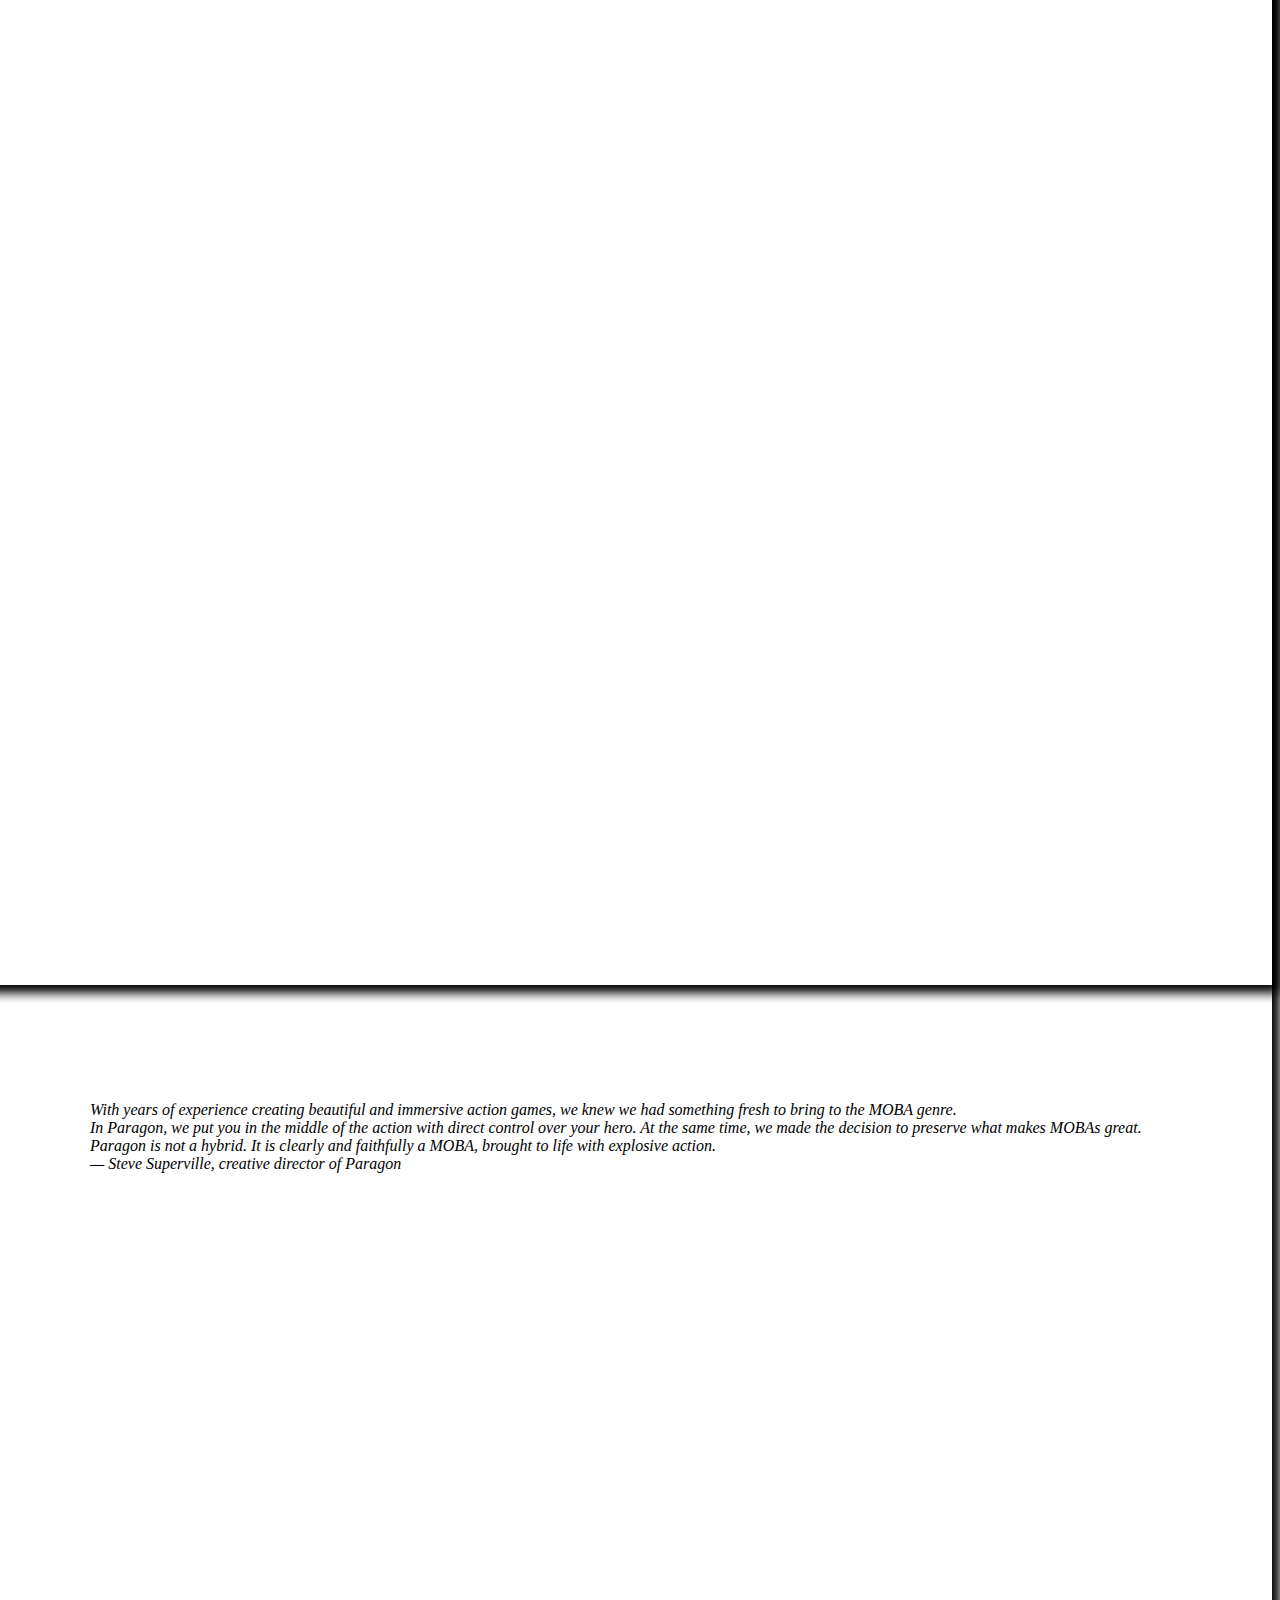
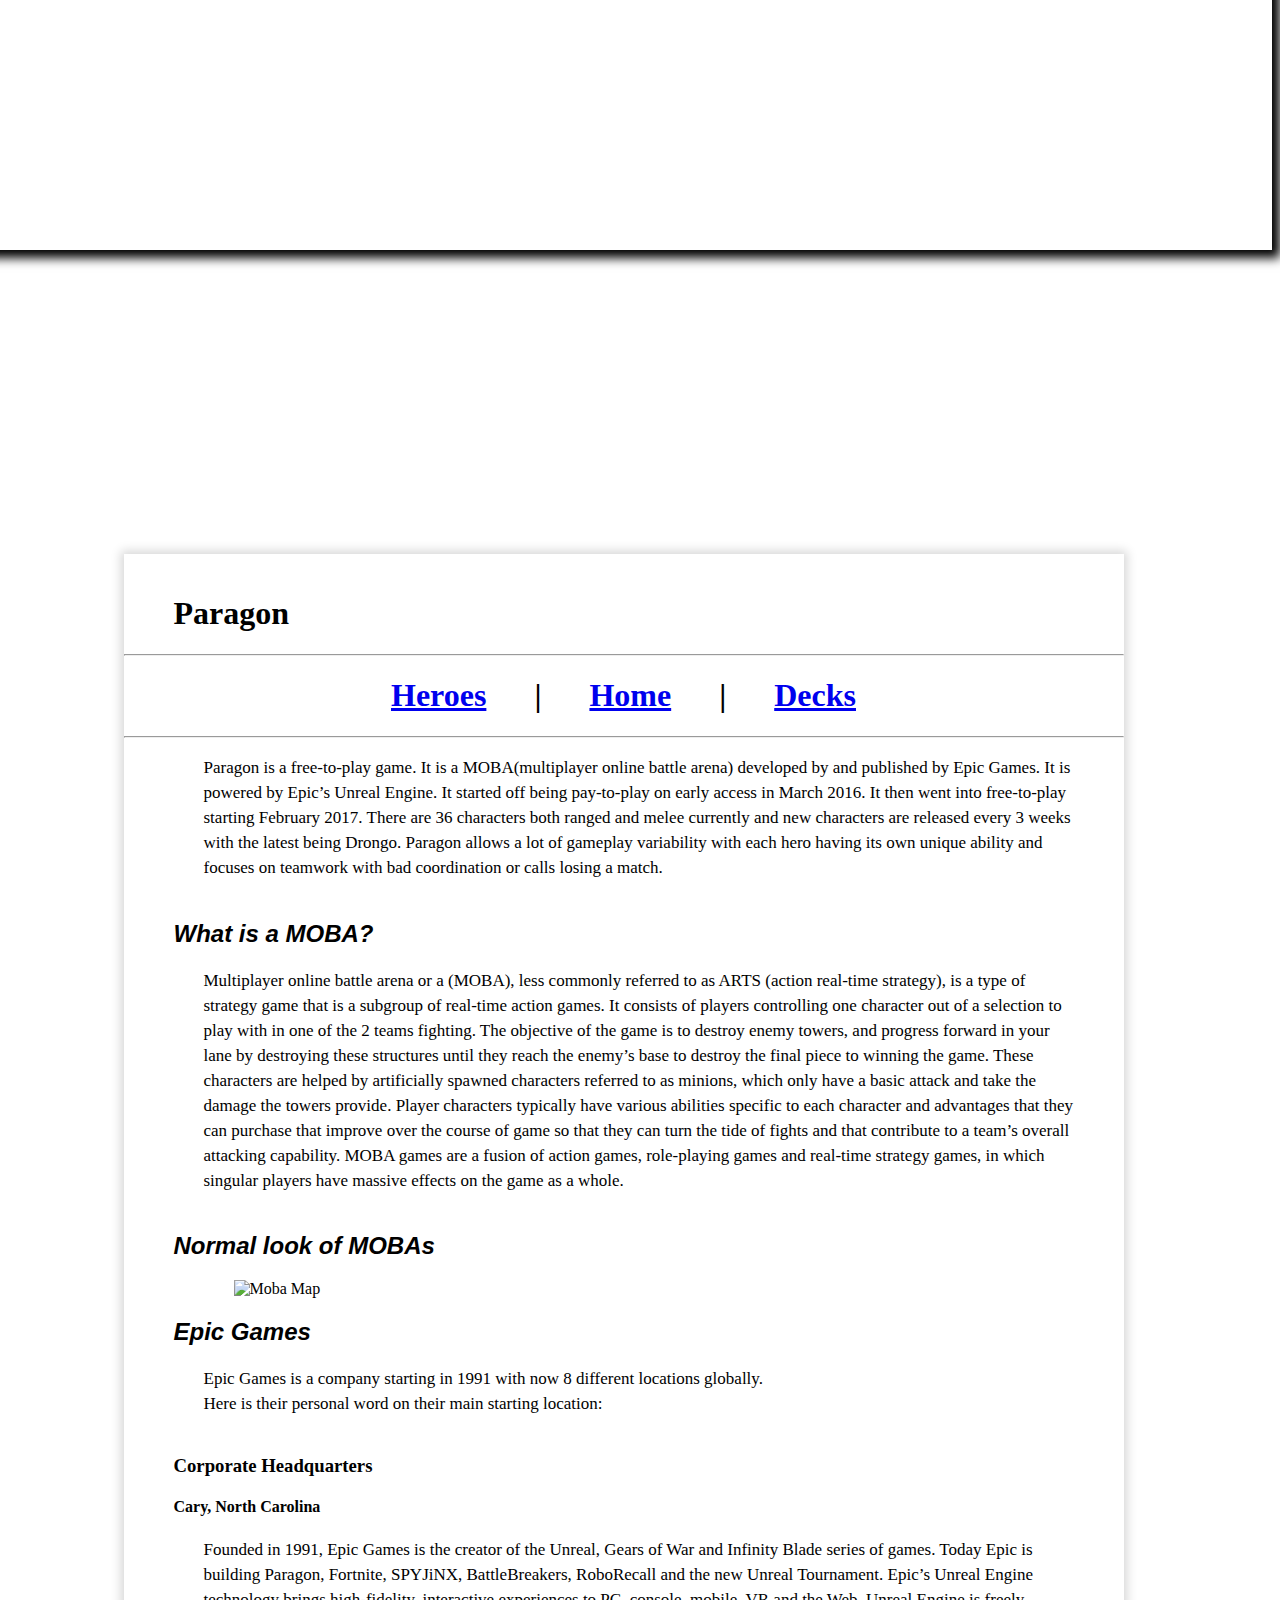
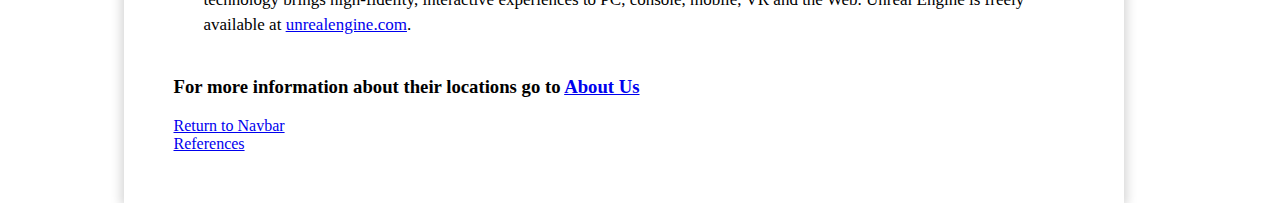
==== index.html @ 9f81cb43 "Add files via upload" ====
<!doctype html>
<html>
	<head>
		<meta charset="UTF-8">
		<link href="wp.css" rel="stylesheet" type="text/css">
		<title>Paragon</title>
	</head>
	<body>
		<div id="transition">
		<div id="full">
		</div>
		<blockquote class="spc"> With years of experience creating beautiful and immersive action games&#44; we knew we had something fresh to bring to the MOBA genre&#46;
		<br>In Paragon&#44; we put you in the middle of the action with direct control over your hero&#46; At the same time&#44; we made the decision to preserve what makes MOBAs great&#46;
		<br>Paragon is not a hybrid&#46; It is clearly and faithfully a MOBA&#44; brought to life with explosive action&#46;
		<br>— Steve Superville&#44; creative director of Paragon
		</blockquote>
		<!--this is just for the looks-->
		<p class="spacing">
		</p>
		</div>
		<p class="srtspacing">
		</p>
		<div id="wp">
		<h1>Paragon</h1>
		<hr>
		<header id="tp">
		<h1>
		<a href="heros.html">Heroes</a>
		&#124;
		<a href="index&#46;html">Home</a>
		&#124;
		<a href="deckbuilding&#46;html">Decks</a>
		</h1>
		</header>
		<hr>
		<p>Paragon is a free-to-play game&#46; It is a MOBA(multiplayer online battle arena) developed by and published by Epic Games&#46;
		It is powered by Epic’s Unreal Engine&#46; It started off being pay-to-play on early access in March 2016&#46;
		It then went into free-to-play starting February 2017&#46; There are 36 characters both ranged and melee currently 
		and new characters are released every 3 weeks with the latest being Drongo&#46; Paragon allows a lot of gameplay variability 
		with each hero having its own unique ability and focuses on teamwork with bad coordination or calls losing a match&#46;
		</p>
		<h2> What is a MOBA?</h2>
		<p>Multiplayer online battle arena or a (MOBA)&#44; less commonly referred to as ARTS (action real&#45;time strategy)&#44; 
		is a type of strategy game that is a subgroup of real&#45;time action games&#46; It consists of players controlling one character 
		out of a selection to play with in one of the 2 teams fighting&#46; The objective of the game is to destroy enemy towers&#44; and 
		progress forward in your lane by destroying these structures until they reach the enemy’s base to destroy the final piece 
		to winning the game&#46; These characters are helped by artificially spawned characters referred to as minions&#44; which only have 
		a basic attack and take the damage the towers provide&#46; Player characters typically have various abilities specific to each 
		character and advantages that they can purchase that improve over the course of game so that they can turn the tide of fights 
		and that contribute to a team&#8217;s overall attacking capability&#46; MOBA games are a fusion of action games&#44; role-playing games and 
		real-time strategy games&#44; in which singular players have massive effects on the game as a whole&#46;
		</p>
		<h2>Normal look of MOBAs</h2>
		<img src="Images/mbamp.jpg"  alt="Moba Map" width="780">
		<h2>Epic Games</h2>
		<p>Epic Games is a company starting in 1991 with now 8 different locations globally&#46;
		<br>Here is their personal word on their main starting location&colon;
		</p>
		<h3>Corporate Headquarters</h3>
		<h4>Cary&#44; North Carolina</h4>
		<p>Founded in 1991&#44; Epic Games is the creator of the Unreal&#44; Gears of War and Infinity Blade series of games&#46;
		Today Epic is building Paragon&#44; Fortnite&#44; SPYJiNX&#44; BattleBreakers&#44; RoboRecall&nbsp;and the new Unreal Tournament&#46;
		Epic&#8217;s Unreal Engine technology brings high-fidelity&#44; interactive experiences to PC&#44; console&#44; mobile&#44; VR and the Web&#46;
		Unreal Engine is freely available at <a href="https://unrealengine&#46;com/">unrealengine&#46;com</a>&#46;</p> 
		<h3>For more information about their locations go to <a href="https://www&#46;epicgames&#46;com/about">About Us</a></h3>
		<a href="#tp">Return to Navbar</a>
		<br>
		<a href="ref.html">References</a>
		</div>
		<!-- Make a new page for every other section-->
	</body>
		
</html>
---- wp.css ----
hr
{
	margin-left:-50px;
	margin-right:-50px;
	
}
header
{
	text-align:center;
	padding-left:32px;
	padding-right:32px;
	word-spacing:40px;
}


 .p 
{
	 display:inline;
	 padding-left:10px;
}

li 
{
    list-style-type: none;
    margin: 0;
	padding-bottom: 20px;
}

#foot
{
	background-color:black;
	
}
#full
{
	box-shadow: 0px 0px 10px 8px;
	margin-left: -10px;
	margin-top: -15px;
	background-size:cover;
	background-image: url("Images/Pg1.jpg");
	padding-bottom:1000px;
}
blockquote 
{
	font-style:italic;
}
p 
{
	padding-bottom:20px;
	line-height:25px;
	padding-left:30px;
	font-size:17px;
}
h2 
{
	font-style:italic;
	font-family:"Helvetica", Helvetica, serif;
}

#transition 
{
	background-image:url("Images/backgroundintro.png");
	background-attachment:fixed;
	box-shadow: 0px 0px 10px 8px;
	margin-left: -25px;
	margin-top: -15px;
	background-repeat:no-repeat;
	background-size:cover;
}
.spacing 
{
	padding-bottom:660px;
}
.srtspacing 
{
	padding:250px;
}
.spc 
{
	padding-top:100px;
	padding-left:100px;
	text-shadow:1px 1px 10px #FFFFFF, 1px 1px 5px #FFFFFF;
}
img 
{
	display:block;
	margin:0 auto;
}
#wp 
{ /* All content should be in the wrapper other than quotes*/
	box-shadow: 0px 0px 10px 3px #d6d6d6;
	position: relative;
	background-color:white;
	width: 900px;
	left:50%;
	min-height: 100%;
	top: 70px;
	margin-left: -500px;
	margin-top: -300px;
	margin-bottom: -200px;
	padding: 50px;
	padding-top: 20px;
}
#wl 
{ /* All content should be in the wrapper other than quotes*/
	box-shadow: 0px 0px 10px 3px #d6d6d6;
	position: relative;
	background-color:white;
	width: 900px;
	left:50%;
	min-height: 100%;
	top: 70px;
	margin-left: -500px;
	margin-bottom: -200px;
	padding: 50px;
	padding-top: 20px;
}
body 
{
	background-image: url("Images/Paragon_ShadowsEve.jpg");
	background-attachment:fixed;
	background-repeat:no-repeat;
	margin-left: -25px;
	margin-top: -15px;
	background-size:cover;
}
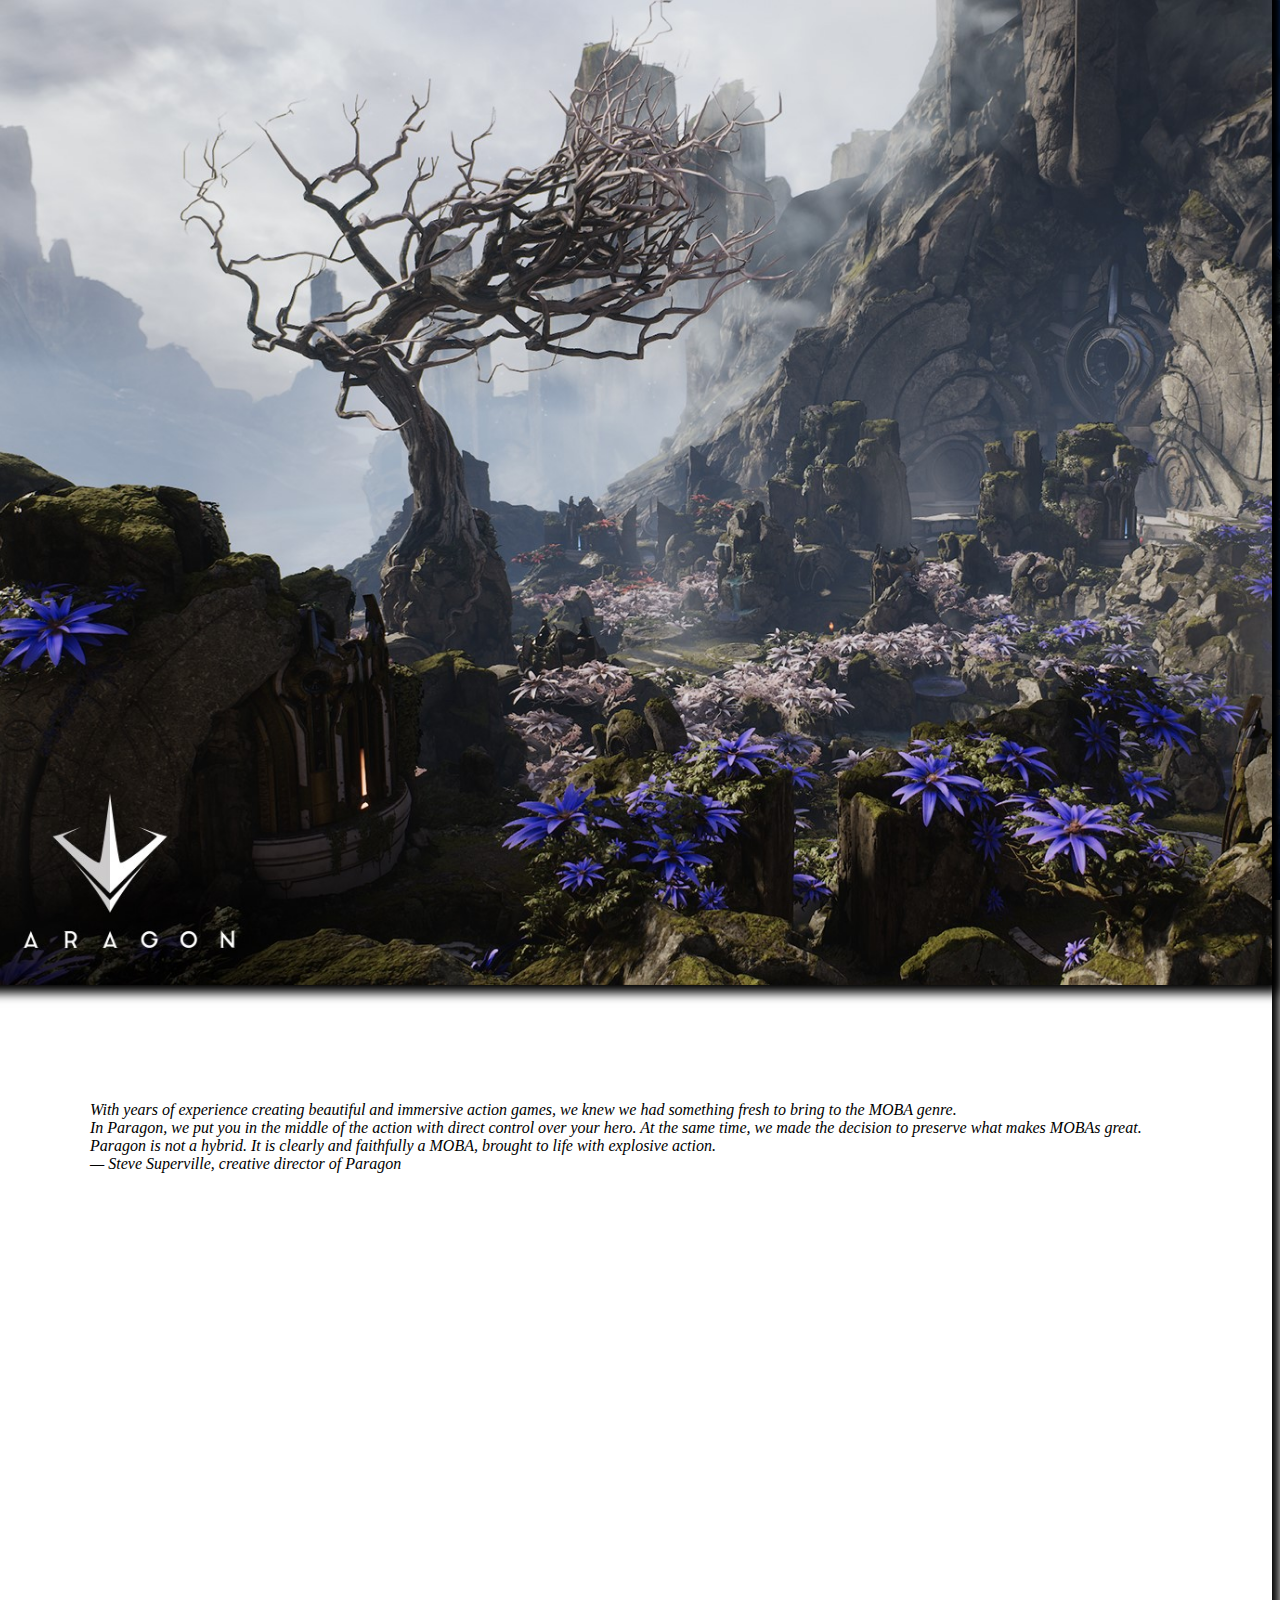
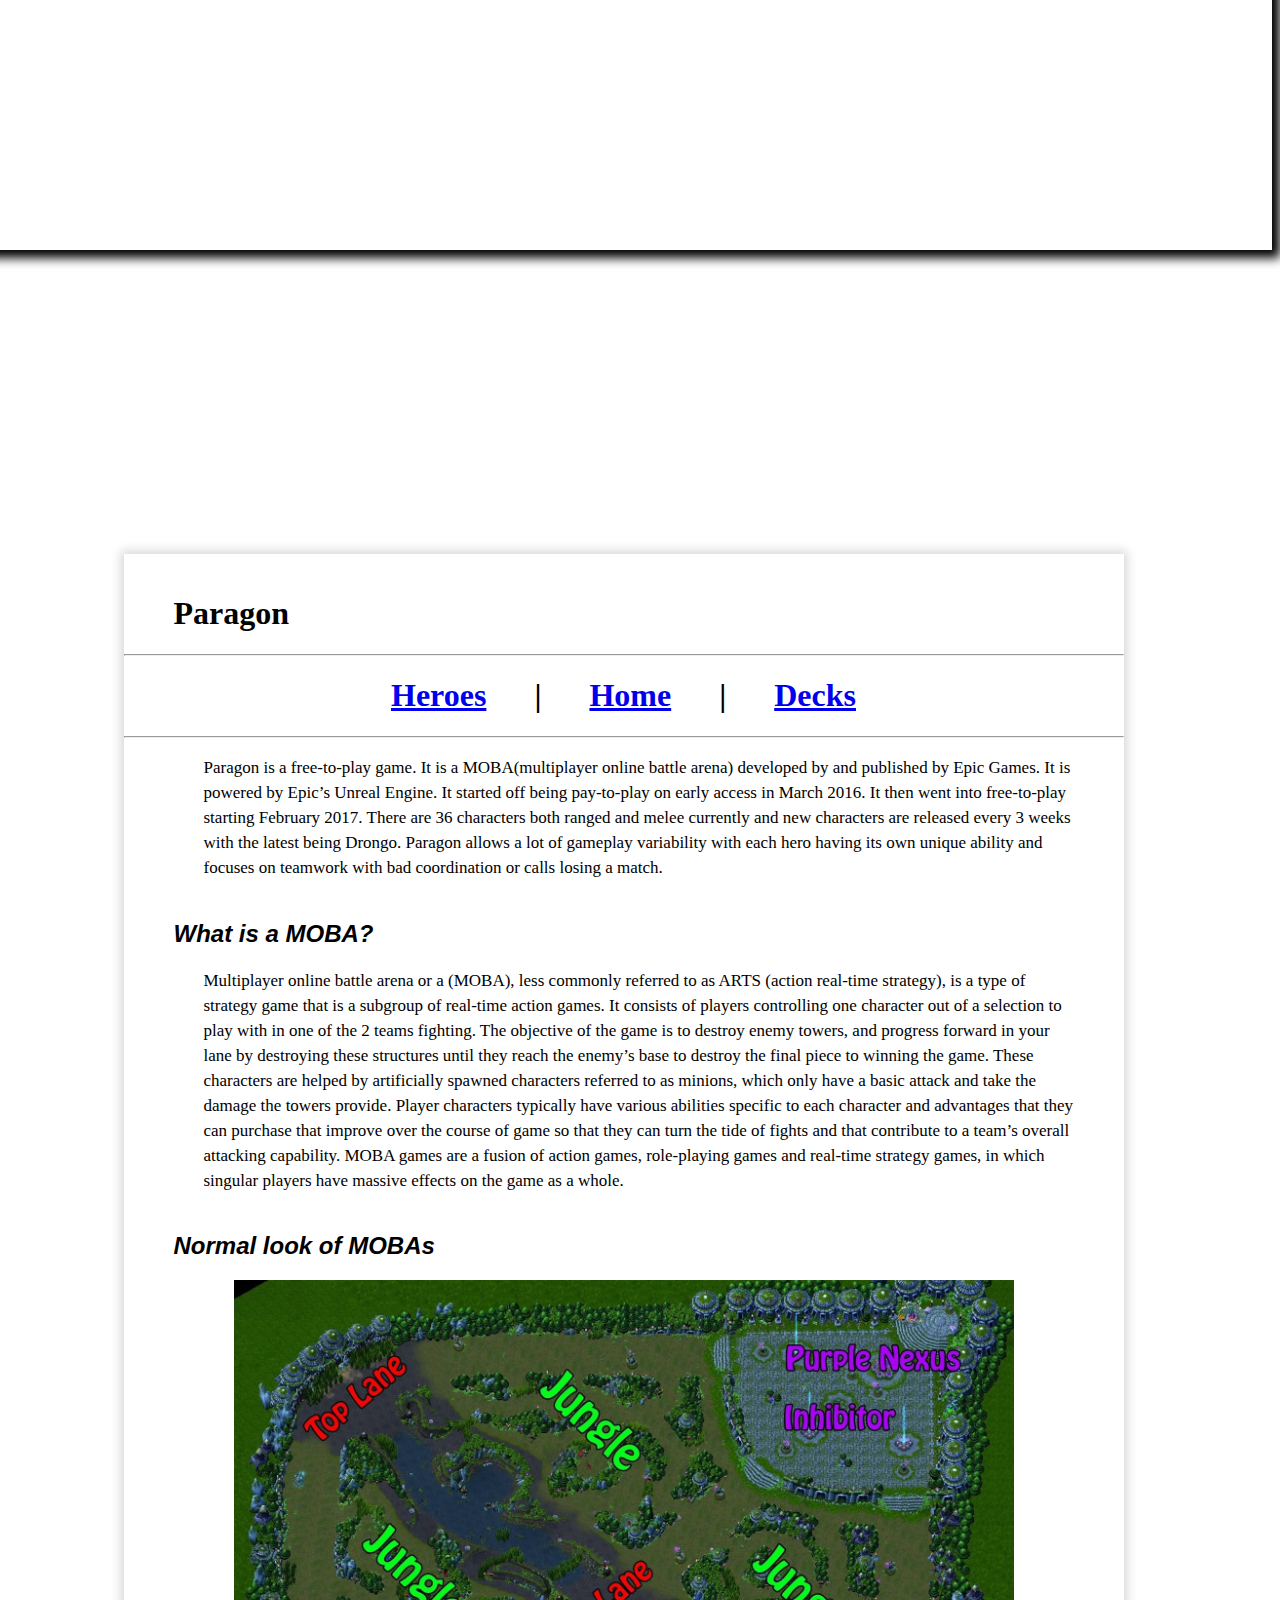
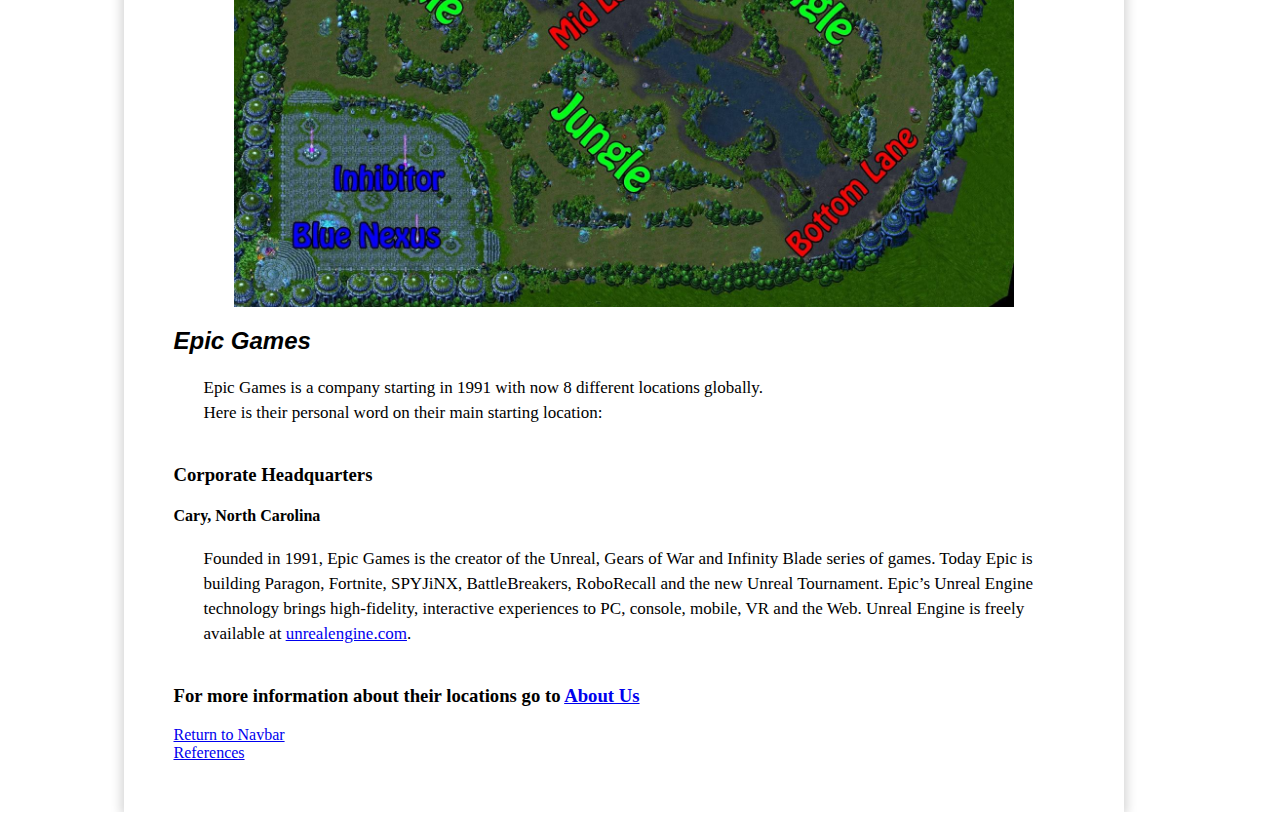
==== commit b5d4cd40: "Update index.html" ====
--- a/index.html
+++ b/index.html
@@ -27,9 +27,9 @@
 		<h1>
 		<a href="heros.html">Heroes</a>
 		&#124;
-		<a href="index&#46;html">Home</a>
+		<a href="index.html">Home</a>
 		&#124;
-		<a href="deckbuilding&#46;html">Decks</a>
+		<a href="deckbuilding.html">Decks</a>
 		</h1>
 		</header>
 		<hr>
@@ -70,4 +70,4 @@
 		<!-- Make a new page for every other section-->
 	</body>
 		
-</html>+</html>
